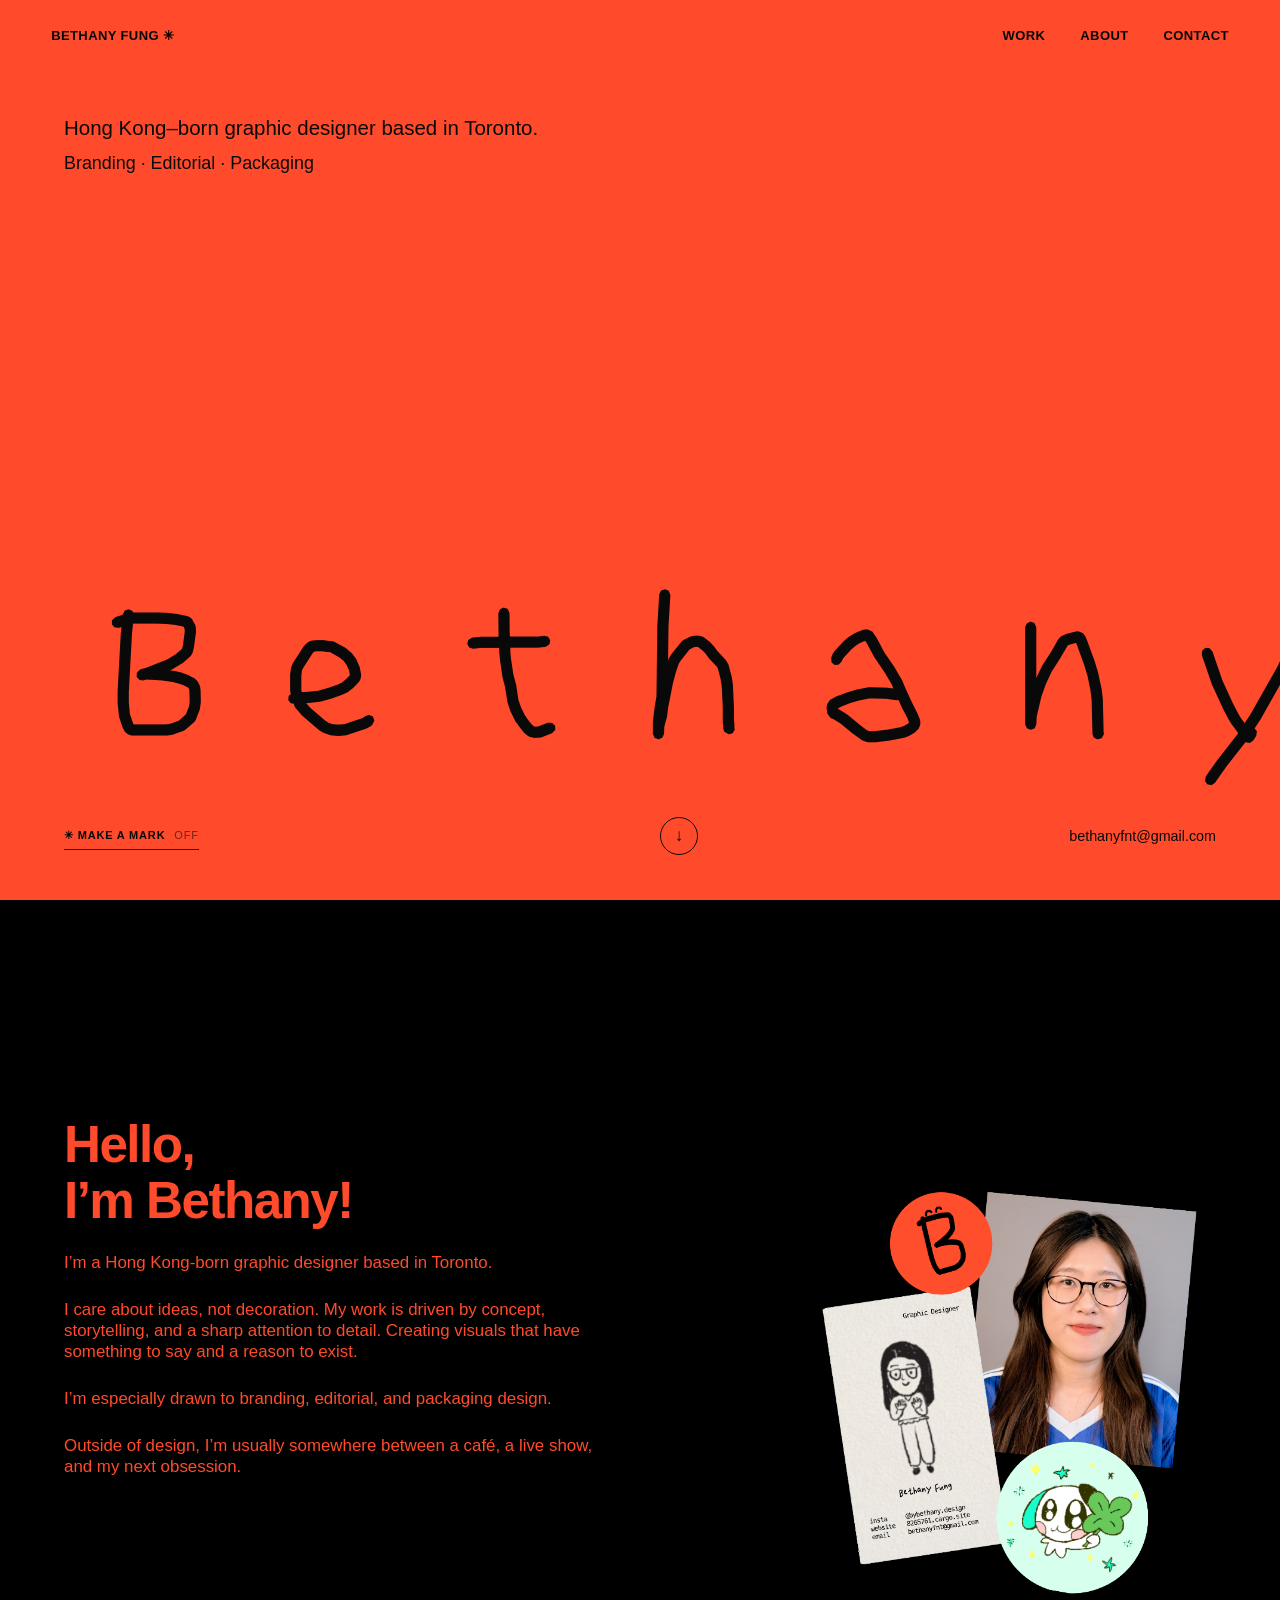
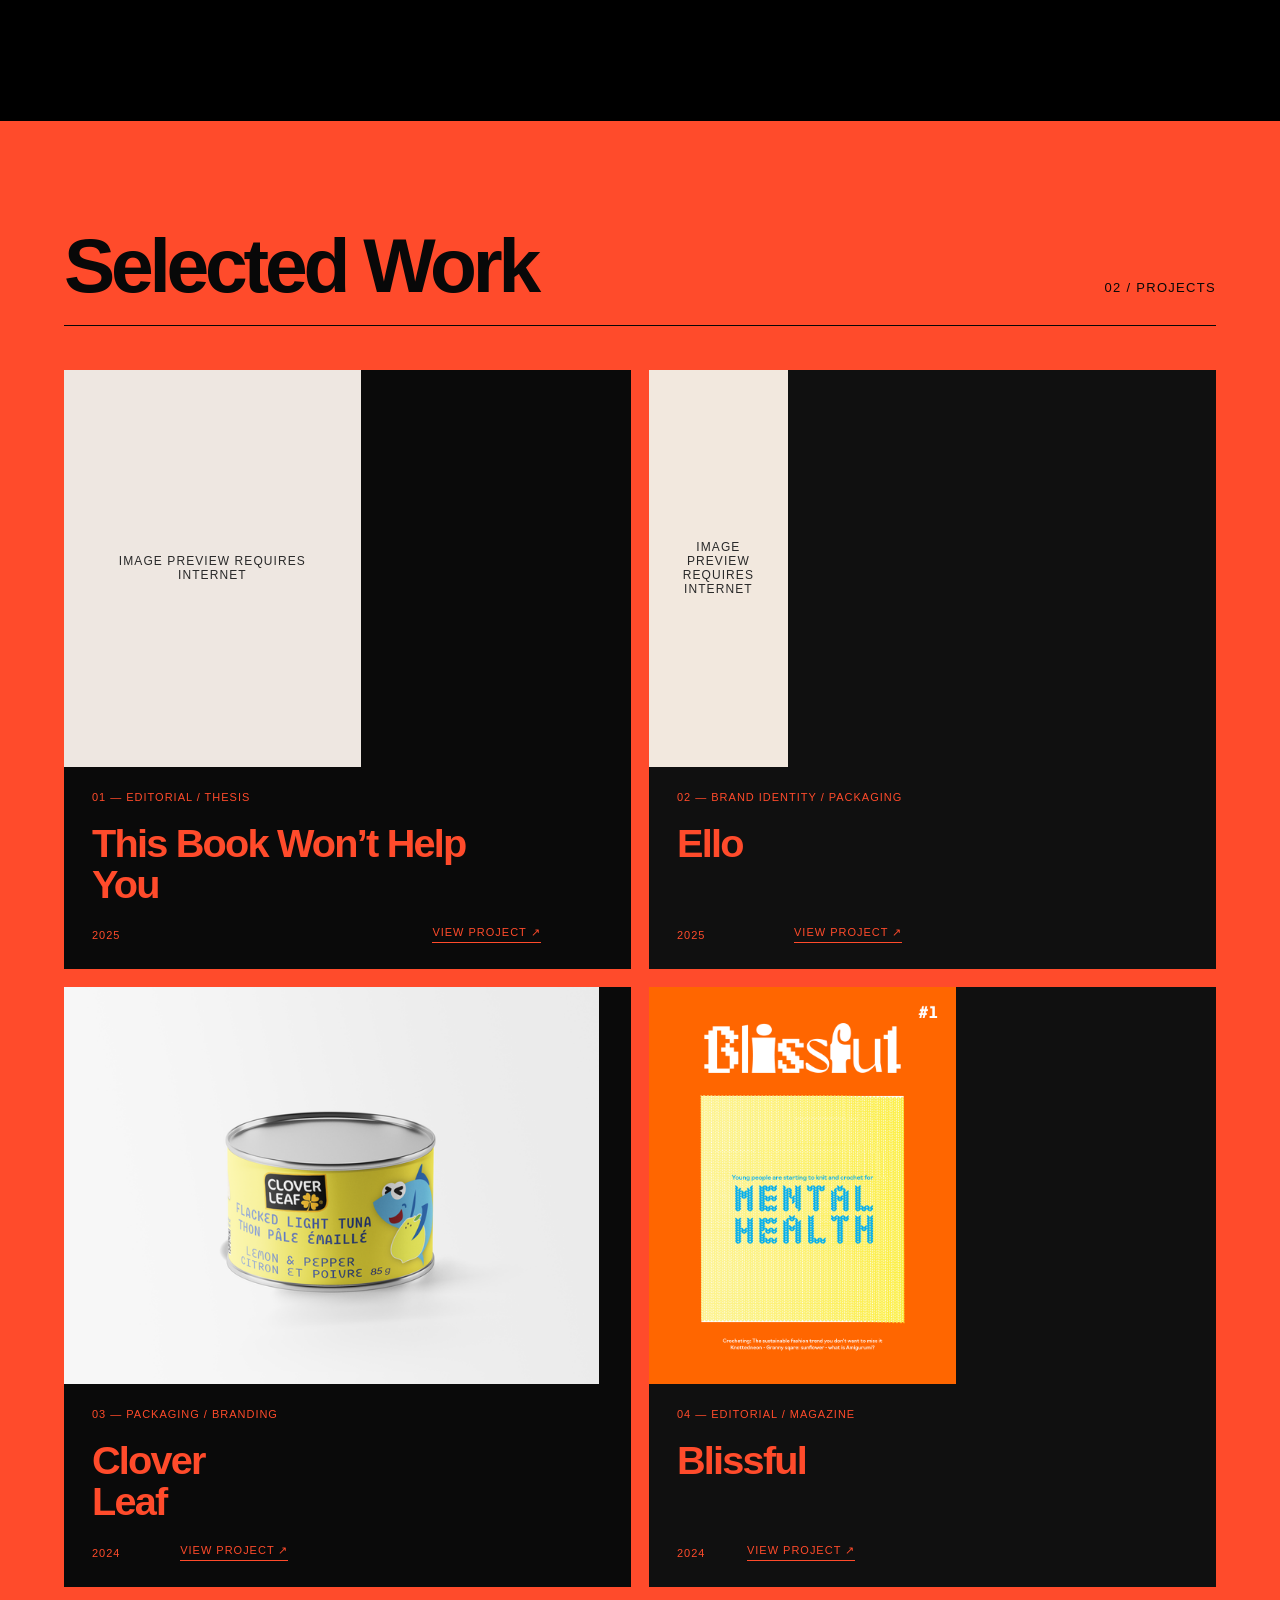
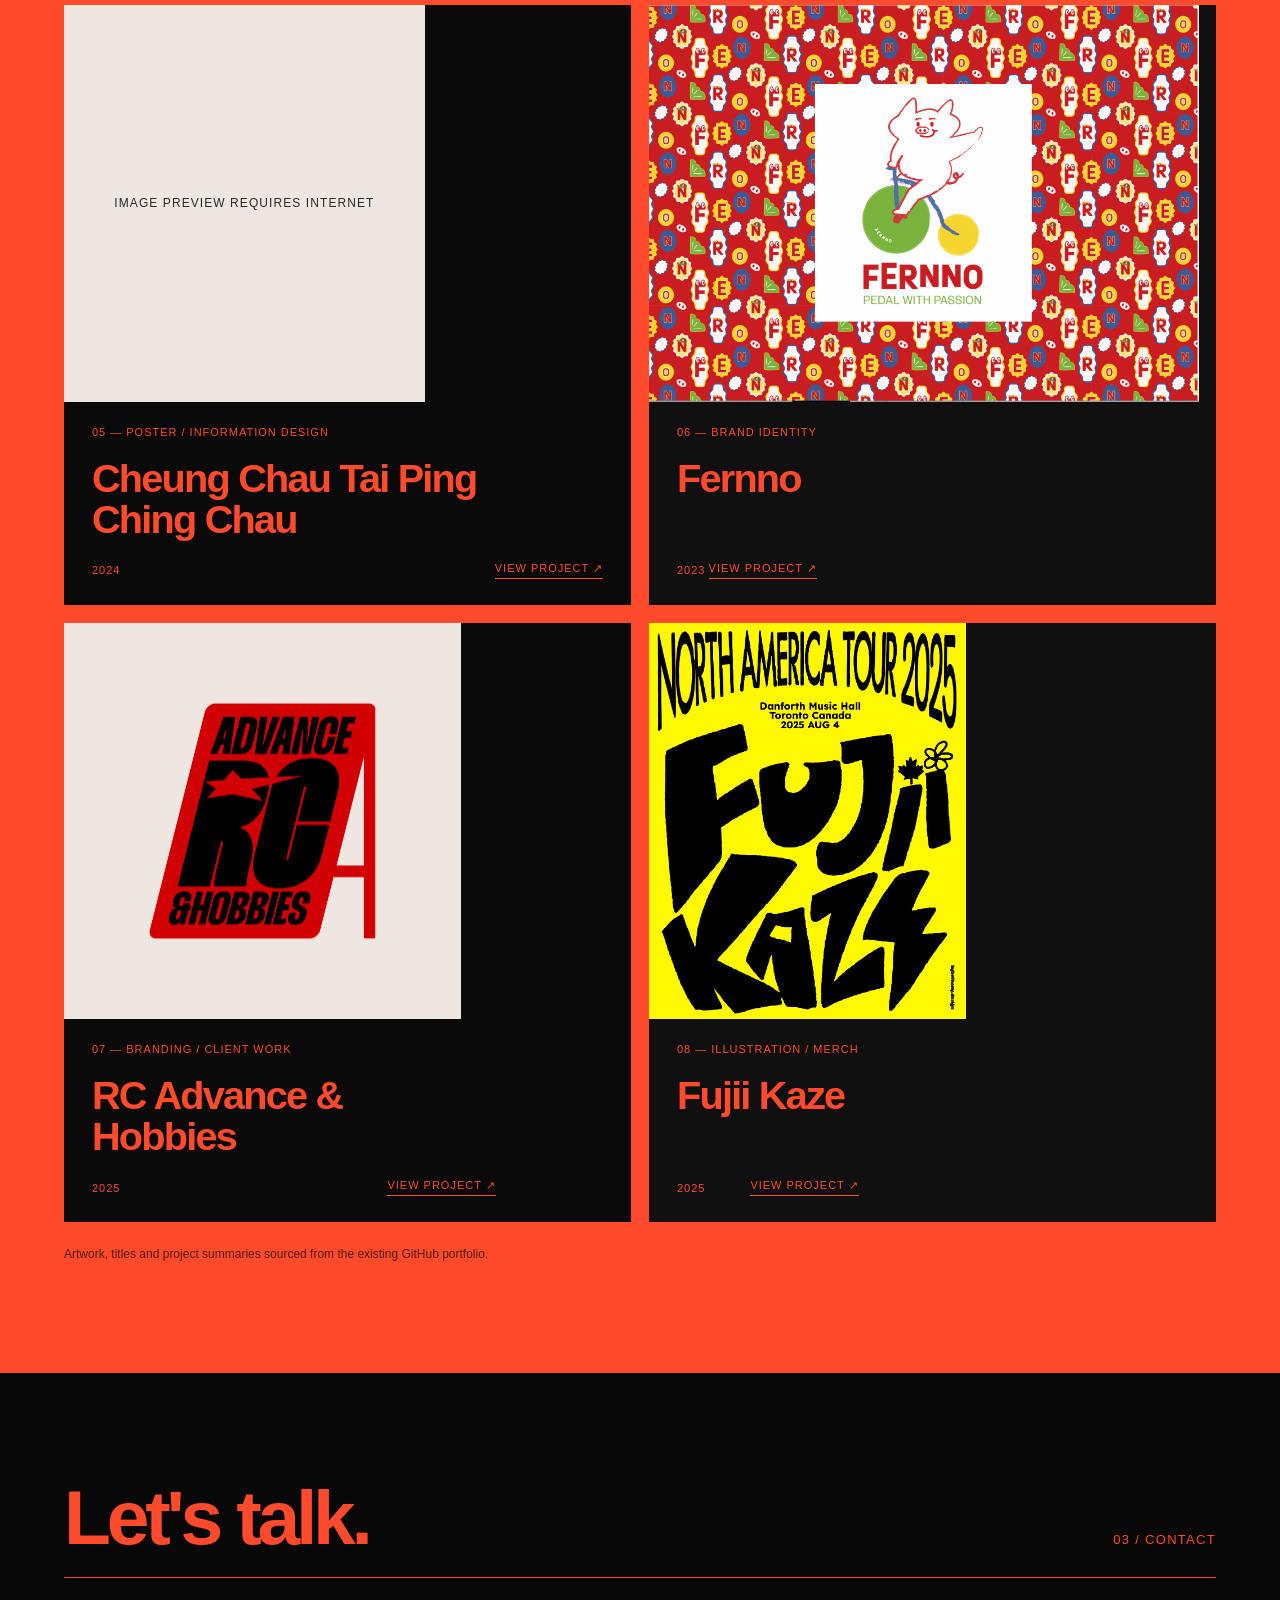
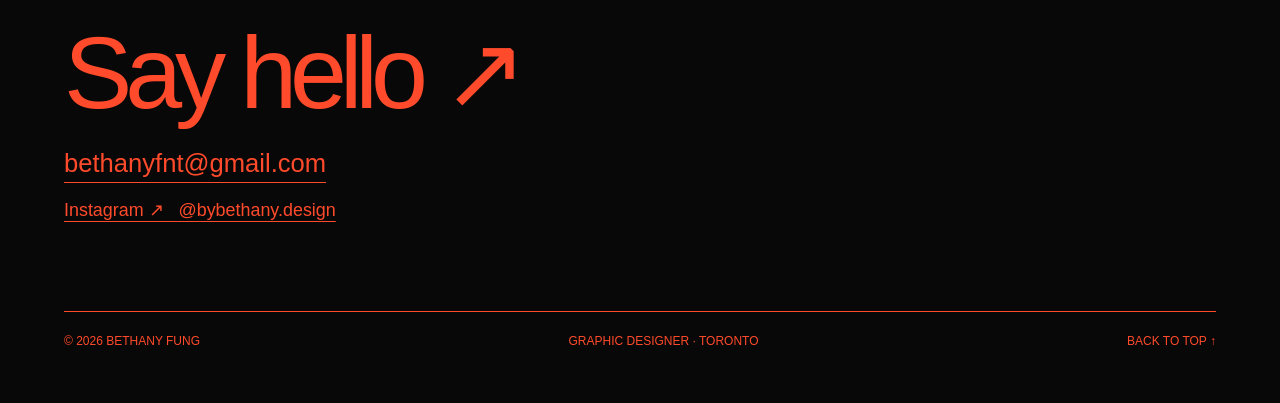
==== index.html @ fddc7df3 "Show all repository image assets in each portfolio project gallery" ====
<!doctype html><html lang="en"><head><meta charset="utf-8"><meta name="viewport" content="width=device-width,initial-scale=1"><title>Bethany Fung — Graphic Designer</title><style>
@font-face{font-family:zero1;src:url('[data-uri]') format('opentype');font-display:swap}*{box-sizing:border-box}html{scroll-behavior:smooth}body{margin:0;background:#080808;color:#ff4b2b;font-family:Arial,Helvetica,sans-serif}a{color:inherit;text-decoration:none}button{font:inherit}header{position:absolute;z-index:5;top:0;left:0;width:100%;padding:28px 4%;display:flex;justify-content:space-between;align-items:center;color:#070707;font-size:13px;font-weight:700;letter-spacing:.03em}.nav{display:flex;gap:35px}.nav a{transition:opacity .2s}.nav a:hover{opacity:.55}.hero{min-height:100svh;background:#ff4b2b;color:#090909;position:relative;display:flex;flex-direction:column;justify-content:space-between;padding:115px 5% 40px;overflow:hidden}.eyebrow{font-size:clamp(12px,1.1vw,17px);letter-spacing:.15em;text-transform:uppercase;font-weight:700}.hero h1{font-family:zero1,'Comic Sans MS',cursive;font-weight:400;font-size:clamp(100px,19vw,340px);line-height:.82;letter-spacing:0;margin:auto 0 0;white-space:nowrap}.hero-bottom{display:flex;justify-content:space-between;align-items:start;gap:24px;font-size:clamp(15px,1.45vw,21px);line-height:1.3;margin-top:16px}.hero-bottom p{max-width:490px;margin:0}.hero .hero-caption{font-size:clamp(16px,1.7vw,24px);margin:0 0 12px}.hero .hero-wordmark{width:100%;font-family:zero1,cursive;font-size:clamp(90px,20vw,360px);font-weight:400;line-height:.85;letter-spacing:0;margin:auto 0 0;white-space:nowrap}.hero .hero-spacer{flex:1;min-height:12vh}.arrow{border:1.5px solid #0b0b0b;border-radius:100px;width:46px;height:46px;display:grid;place-items:center;font-size:23px;transition:transform .25s,background .25s}.arrow:hover{transform:translateY(7px);background:#0b0b0b;color:#ff4b2b}.section{padding:100px 5%}.section-head{display:flex;align-items:baseline;justify-content:space-between;border-bottom:1px solid #ff4b2b;padding-bottom:15px;margin-bottom:44px}.section-head h2{font-size:clamp(35px,6vw,86px);margin:0;letter-spacing:-.055em}.section-head span{font-size:13px;letter-spacing:.1em}.work-section{background:#ff4b2b;color:#080808}.work-section .section-head{border-color:#080808}.work-section .work-card{background:#0b0b0b;color:#ff4b2b}.work-section .work-card:nth-child(2){background:#f5e8df;color:#0b0b0b}.work-section .work-card:hover{filter:brightness(1.12)}.work-grid{display:grid;grid-template-columns:1fr 1fr;gap:18px}.work-card{min-height:370px;display:flex;flex-direction:column;justify-content:space-between;padding:30px;background:#181818;position:relative;overflow:hidden;transition:background .25s}.work-card:hover{background:#252525}.work-card:nth-child(2){background:#ff4b2b;color:#080808}.work-card:nth-child(2):hover{background:#ff6549}.work-card .num{font-size:12px}.work-card h3{font-size:clamp(28px,4.3vw,65px);letter-spacing:-.06em;line-height:.98;margin:0 0 20px}.work-card .tag{font-size:12px;text-transform:uppercase;letter-spacing:.1em}.work-card .corner{position:absolute;right:25px;top:20px;font-size:30px;transition:transform .2s}.work-card:hover .corner{transform:translate(5px,-5px)}.about{background:#080808;color:#ff4b2b;display:block}.about-composition{display:block;width:100%;height:auto;max-width:1649px;margin:auto}.about-note{font-size:12px;opacity:.7;margin:18px 0 0}.about h2{font-size:clamp(45px,6vw,90px);letter-spacing:-.055em;line-height:1;margin:0 0 30px}.about p{font-size:clamp(17px,1.5vw,22px);line-height:1.42;max-width:650px}.about .manifesto{font-weight:700;font-size:clamp(24px,2.4vw,37px);line-height:1.16}.about-art{aspect-ratio:1/1;background:#080808;position:relative;display:grid;place-items:center;overflow:hidden}.about-art .circle{width:62%;aspect-ratio:1;border-radius:50%;background:#ff4b2b;display:grid;place-items:center;transform:rotate(-12deg);transition:transform .35s}.about-art:hover .circle{transform:rotate(0deg) scale(1.07)}.about-art .letter{font-family:zero1,'Comic Sans MS',cursive;color:#080808;font-size:clamp(110px,19vw,300px);line-height:1}.about-art .caption{position:absolute;color:#ff4b2b;left:20px;bottom:20px;font-size:11px;letter-spacing:.12em;text-transform:uppercase}.contact{padding-bottom:55px}.contact .big-link{display:block;font-size:clamp(37px,8vw,125px);letter-spacing:-.07em;line-height:1;overflow-wrap:anywhere;transition:transform .2s}.contact .big-link:hover{transform:translateX(10px)}footer{display:flex;justify-content:space-between;border-top:1px solid #ff4b2b;padding-top:22px;margin-top:90px;font-size:12px}::selection{background:#080808;color:#ff4b2b}@media(max-width:800px){header{padding:22px 5%}.nav{gap:14px}.hero .hero-wordmark{font-size:clamp(65px,19vw,150px)}.hero{padding-bottom:32px}.hero-bottom{flex-wrap:wrap}.work-grid,.about{grid-template-columns:1fr}.section{padding:70px 5%}.work-card{min-height:300px}.about-art{max-width:520px}.about-art .letter{font-size:240px}footer{gap:15px;flex-wrap:wrap}}
.about-layout{display:grid;grid-template-columns:1fr 1.05fr;gap:2.5%;align-items:center;min-height:680px;max-width:1500px;margin:auto}.about-copy{position:relative;z-index:1}.about-copy h2{font-size:clamp(34px,4vw,70px);line-height:1.08;letter-spacing:-.03em;margin:0 0 25px;font-weight:700}.about-copy p{font-size:clamp(15px,1.4vw,21px);line-height:1.22;max-width:700px;margin:0 0 26px}.about-collage{position:relative;overflow:hidden;aspect-ratio: .95 / 1;background:#080808}.about-collage img{position:absolute;height:100%;width:200%;max-width:none;top:0;left:-100%;object-fit:fill;transition:transform .5s ease}.about-collage:hover img{transform:translateY(-7px)}@media(max-width:800px){.about-layout{grid-template-columns:1fr;gap:0;min-height:0}.about-copy p{line-height:1.35}.about-collage{aspect-ratio:1/1}.about-collage img{height:100%;width:200%;left:-100%}}@media(prefers-reduced-motion:reduce){.about-collage img{transition:none}}

/* V4: Editorial hero: metadata together above the large hand-drawn logo */
.hero-intro{margin-top:0;display:flex;flex-direction:column;gap:9px;align-items:flex-start;max-width:100%}
.hero .hero-caption{margin:0;font-size:clamp(15px,1.6vw,24px);line-height:1.3;letter-spacing:0}
.hero .hero-disciplines{font-size:clamp(14px,1.4vw,21px);line-height:1.4;letter-spacing:0}
.hero .hero-wordmark{margin-top:0;margin-bottom:0}
.hero .hero-bottom{justify-content:flex-end;margin-top:10px}
.hero .arrow{width:38px;height:38px;font-size:18px;flex:0 0 auto}
.about-collage{aspect-ratio:1/1;overflow:visible;display:flex;align-items:center;justify-content:center;background:transparent}
.about-collage img{position:static;display:block;max-width:100%;width:100%;height:auto;object-fit:contain}
.about-collage:hover img{transform:translateY(-5px)}
@media(max-width:800px){.hero{padding-top:105px}.hero-intro{gap:7px}.hero .hero-spacer{min-height:17vh}.about-collage{margin-top:20px}.about-collage img{width:100%}}
@media(prefers-reduced-motion:reduce){.about-collage:hover img{transform:none}}

/* V5 — complete brand-led landing page, fitted type, correct collage and opt-in play. */
.hero .hero-wordmark{font-size:clamp(72px,16.5vw,285px);line-height:1.03;position:relative;z-index:2;pointer-events:none;overflow:visible}
.hero .hero-intro{position:relative;z-index:3}
.hero .hero-bottom{justify-content:space-between;align-items:center;gap:12px;position:relative;z-index:10;margin-top:22px;min-height:48px}
.hero .hero-bottom .arrow{width:38px;height:38px;font-size:17px;flex:0 0 auto}
.hero-play{display:flex;align-items:center;gap:12px;min-width:225px}
.stamp-toggle,.stamp-clear{color:inherit;background:transparent;border:0;border-bottom:1px solid currentColor;cursor:pointer;padding:6px 0;text-align:left;font-weight:700;letter-spacing:.075em;font-size:11px}
.stamp-toggle span{opacity:.58;font-weight:500;margin-left:5px}
.stamp-toggle[aria-pressed=true]{background:#080808;color:#ff4b2b;padding:9px 12px;border-bottom:0;border-radius:2px}
.stamp-clear{font-size:10px}
.hero-email{font-size:clamp(12px,1.12vw,18px);font-weight:500;transition:opacity .2s;text-decoration:underline;text-decoration-color:transparent;text-underline-offset:4px}
.hero-email:hover,.hero-email:focus-visible{text-decoration-color:currentColor}
.stamp-layer{position:absolute;inset:0;z-index:4;pointer-events:none;overflow:hidden}
.hero.is-stamping{cursor:crosshair}
.hero.is-stamping .stamp-layer{pointer-events:auto;cursor:crosshair}
.stamp-instance{position:absolute;width:clamp(62px,9vw,120px);height:auto;touch-action:none;user-select:none;cursor:grab;filter:hue-rotate(var(--hue,0deg)) drop-shadow(3px 6px 0px rgba(0,0,0,.12));transition:scale .12s;transform:translate(-50%,-50%) rotate(var(--angle,0deg));animation:stamp-drop .28s cubic-bezier(.17,.9,.2,1.3) both;pointer-events:auto}
.stamp-instance:active{cursor:grabbing;scale:1.06}
@keyframes stamp-drop{from{scale:1.4;opacity:0}to{scale:1;opacity:1}}
.stamp-hint{position:absolute;z-index:11;bottom:106px;left:5%;background:#080808;color:#ff4b2b;padding:10px 14px;max-width:360px;font-size:12px;line-height:1.4;box-shadow:4px 4px 0 rgba(0,0,0,.08)}
.contact-address{font-size:clamp(16px,2vw,26px);display:inline-block;margin-top:24px;border-bottom:1px solid currentColor;padding-bottom:4px}
.about{overflow:hidden}
.about-layout{grid-template-columns:minmax(0,1fr) minmax(0,1.12fr);gap:1.9%;max-width:1700px;min-height:0;align-items:center}
.about-copy{max-width:760px}
.about-copy p{font-size:clamp(15px,1.32vw,21px);line-height:1.24}
.about-collage{width:100%;height:auto;aspect-ratio:1000/1040;overflow:visible;background:transparent;display:block}
.about-collage img{display:block;position:static;max-width:none;width:100%;height:auto;object-fit:contain;transform:none;transition:transform .45s ease}
.about-collage:hover img{transform:translateY(-6px)}
@media(max-width:800px){
 .hero{padding-top:100px;min-height:100svh}
 .hero .hero-wordmark{font-size:17.1vw;letter-spacing:0}
 .hero .hero-bottom{display:grid;grid-template-columns:1fr auto;row-gap:14px}
 .hero-email{grid-column:1/2;grid-row:2/3;font-size:13px}
 .hero-play{grid-column:1/2;grid-row:1/2;min-width:0}
 .hero-bottom .arrow{grid-column:2/3;grid-row:1/3;justify-self:end}
 .about-layout{grid-template-columns:1fr;gap:18px}
 .about-copy{max-width:none}
 .about-copy p{font-size:clamp(16px,3.8vw,19px);line-height:1.35;margin-bottom:18px}
 .about-collage{aspect-ratio:1000/1040;width:100%;max-width:620px;margin:auto}
 .stamp-hint{bottom:120px;right:5%;left:5%}
}
@media(prefers-reduced-motion:reduce){.stamp-instance{animation:none}.about-collage img{transition:none}.about-collage:hover img{transform:none}}

/* V5 final QA adjustments: visually seamless original black collage; mobile wordmark fits viewport */
.about,.about-collage{background:#000}
@media(max-width:800px){.hero .hero-wordmark{font-size:14.6vw}}
 .contact-instagram{display:block;width:max-content;max-width:100%;margin-top:16px;color:inherit;font-size:clamp(14px,1.4vw,19px);text-decoration:underline;text-underline-offset:5px;transition:opacity .2s,transform .2s}.contact-instagram:hover{opacity:.67;transform:translateX(5px)} 
/* V7 — portfolio-real Selected Work */
.work-section .work-grid{display:grid;grid-template-columns:repeat(2,minmax(0,1fr));gap:18px}
.work-section .real-card{display:flex;flex-direction:column;padding:0;min-height:0;background:#0a0a0a;color:#ff4b2b;text-align:left;border:0;cursor:pointer;overflow:hidden;filter:none!important;appearance:none;font:inherit}
.work-section .real-card:nth-child(even){background:#101010;color:#ff4b2b}
.work-section .real-card:hover,.work-section .real-card:nth-child(even):hover{background:#080808;color:#ff4b2b}
.real-card .card-visual{height:clamp(245px,31vw,510px);background:#eee7e1;position:relative;display:flex;justify-content:center;align-items:center;overflow:hidden}
.real-card:nth-child(2n) .card-visual{background:#f2e8de}
.real-card:nth-child(3n) .card-visual{background:#e7e8e4}
.real-card .card-visual img{width:100%;height:100%;object-fit:contain;display:block;transition:transform .5s cubic-bezier(.2,.7,.2,1)}
.real-card:hover .card-visual img{transform:scale(1.045)}
.real-card .card-visual.no-image:after{content:'IMAGE PREVIEW REQUIRES INTERNET';color:#292929;position:absolute;inset:0;display:flex;justify-content:center;align-items:center;font-size:12px;letter-spacing:.09em;text-align:center;padding:22px}
.real-card .card-meta{padding:24px 28px 26px;display:flex;flex-direction:column;flex:1}
.real-card .card-meta .num{font-size:11px;letter-spacing:.09em;text-transform:uppercase}
.real-card .card-meta h3{font-size:clamp(26px,3.1vw,47px);line-height:1.03;letter-spacing:-.045em;margin:20px 0 22px;max-width:95%;font-weight:650}
.real-card .card-bottom{display:flex;justify-content:space-between;align-items:center;font-size:11px;letter-spacing:.09em;margin-top:auto}
.real-card .card-view{border-bottom:1px solid currentColor;padding-bottom:3px}
.work-footnote{font-size:12px;opacity:.7;margin-top:25px}
.project-dialog{position:fixed;inset:0;background:rgba(0,0,0,.86);z-index:300;display:none;overflow:auto;padding:4vh 4vw;overscroll-behavior:contain}
.project-dialog.open{display:block}
.project-dialog-inner{position:relative;background:#080808;color:#ff4b2b;max-width:1060px;margin:auto;padding:clamp(20px,4vw,55px)}
.project-dialog-close{position:sticky;top:0;z-index:4;margin-left:auto;display:block;border:1px solid #ff4b2b;background:#080808;color:#ff4b2b;padding:12px 17px;cursor:pointer;font-size:13px}
.project-dialog h2{font-size:clamp(36px,7vw,90px);line-height:1;margin:22px 0 15px;letter-spacing:-.05em}
.project-dialog .modal-role{font-size:12px;letter-spacing:.1em;text-transform:uppercase}
.project-dialog .modal-description{font-size:clamp(17px,2vw,24px);line-height:1.4;max-width:770px;margin:34px 0}
.project-gallery{display:grid;grid-template-columns:repeat(2,minmax(0,1fr));gap:13px}
.project-gallery a{display:flex;align-items:center;justify-content:center;min-height:220px;background:#e7e4dd;overflow:hidden}
.project-gallery a:first-child{grid-column:1/-1}
.project-gallery img{width:100%;height:auto;max-height:680px;object-fit:contain;display:block}
.project-gallery .image-fallback{padding:24px;color:#111}
.project-modal-note{font-size:12px;opacity:.8;margin:28px 0 0}
@media(max-width:700px){.work-section .work-grid{grid-template-columns:1fr}.real-card .card-visual{height:320px}.project-dialog{padding:0}.project-dialog-inner{min-height:100dvh}.project-gallery{grid-template-columns:1fr}.project-gallery a:first-child{grid-column:auto}}
@media(prefers-reduced-motion:reduce){.real-card .card-visual img{transition:none}}
</style></head><body><header><a href="#top">BETHANY FUNG <span aria-hidden="true">✳</span></a><nav class="nav"><a href="#work">WORK</a><a href="#about">ABOUT</a><a href="#contact">CONTACT</a></nav></header><main><section class="hero" id="top"><div class="hero-intro"><div class="hero-caption">Hong Kong–born graphic designer based in Toronto.</div><div class="hero-disciplines">Branding · Editorial · Packaging</div></div><div class="hero-spacer" aria-hidden="true"></div><h1 class="hero-wordmark">Bethany</h1><div class="hero-bottom">
<div class="hero-play"><button type="button" id="stamp-toggle" class="stamp-toggle" aria-pressed="false">✳ MAKE A MARK <span id="stamp-status">OFF</span></button><button type="button" class="stamp-clear" id="stamp-clear" hidden>CLEAR</button></div>
<a class="arrow" href="#about" aria-label="Scroll to about">↓</a>
<a class="hero-email" href="mailto:bethanyfnt@gmail.com">bethanyfnt@gmail.com</a>
</div>
<div id="stamp-layer" class="stamp-layer" aria-hidden="true"></div>
<div class="stamp-hint" id="stamp-hint" role="status" aria-live="polite" hidden>Click anywhere on the orange to place your B. Drag to move · Double-click to remove.</div></section><section class="section about" id="about"><div class="about-layout"><div class="about-copy"><h2>Hello,<br>I’m Bethany!</h2><p>I’m a Hong Kong-born graphic designer based in Toronto.</p><p>I care about ideas, not decoration. My work is driven by concept, storytelling, and a sharp attention to detail. Creating visuals that have something to say and a reason to exist.</p><p>I’m especially drawn to branding, editorial, and packaging design.</p><p>Outside of design, I’m usually somewhere between a café, a live show, and my next obsession.</p></div><div class="about-collage" role="img" aria-label="Bethany's original collage featuring her portrait, business card, sticker, and one orange B logo"><img src="[data-uri]" alt="" /></div></div></section><section class="section work-section" id="work"><div class="section-head"><h2>Selected Work</h2><span>02 / PROJECTS</span></div><div class="work-grid"><button type="button" class="work-card real-card" data-project="wuwei" aria-label="View This Book Won’t Help You project"><div class="card-visual"><img loading="lazy" src="/assets/projects/wuwei/main.png" alt="This Book Won’t Help You project cover" onerror="this.style.visibility='hidden';this.closest('.card-visual').classList.add('no-image')"></div><div class="card-meta"><span class="num">01 — Editorial / Thesis</span><h3>This Book Won’t Help You</h3><div class="card-bottom"><span>2025</span><span class="card-view">VIEW PROJECT ↗</span></div></div></button><button type="button" class="work-card real-card" data-project="ello" aria-label="View Ello project"><div class="card-visual"><img loading="lazy" src="/assets/projects/ello/strategy.png" alt="Ello project cover" onerror="this.style.visibility='hidden';this.closest('.card-visual').classList.add('no-image')"></div><div class="card-meta"><span class="num">02 — Brand Identity / Packaging</span><h3>Ello</h3><div class="card-bottom"><span>2025</span><span class="card-view">VIEW PROJECT ↗</span></div></div></button><button type="button" class="work-card real-card" data-project="cloverleaf" aria-label="View Clover Leaf project"><div class="card-visual"><img loading="lazy" src="/assets/projects/cloverleaf/Small-Food-Can-1.png" alt="Clover Leaf project cover" onerror="this.style.visibility='hidden';this.closest('.card-visual').classList.add('no-image')"></div><div class="card-meta"><span class="num">03 — Packaging / Branding</span><h3>Clover Leaf</h3><div class="card-bottom"><span>2024</span><span class="card-view">VIEW PROJECT ↗</span></div></div></button><button type="button" class="work-card real-card" data-project="blissful" aria-label="View Blissful project"><div class="card-visual"><img loading="lazy" src="/assets/projects/blissful/P05.png" alt="Blissful project cover" onerror="this.style.visibility='hidden';this.closest('.card-visual').classList.add('no-image')"></div><div class="card-meta"><span class="num">04 — Editorial / Magazine</span><h3>Blissful</h3><div class="card-bottom"><span>2024</span><span class="card-view">VIEW PROJECT ↗</span></div></div></button><button type="button" class="work-card real-card" data-project="tai-ping" aria-label="View Cheung Chau Tai Ping Ching Chau project"><div class="card-visual"><img loading="lazy" src="/assets/projects/TaiPing/Bethany_Fung_3posters-06.png" alt="Cheung Chau Tai Ping Ching Chau project cover" onerror="this.style.visibility='hidden';this.closest('.card-visual').classList.add('no-image')"></div><div class="card-meta"><span class="num">05 — Poster / Information Design</span><h3>Cheung Chau Tai Ping Ching Chau</h3><div class="card-bottom"><span>2024</span><span class="card-view">VIEW PROJECT ↗</span></div></div></button><button type="button" class="work-card real-card" data-project="fernno" aria-label="View Fernno project"><div class="card-visual"><img loading="lazy" src="/assets/projects/fernno/logo1.png" alt="Fernno project cover" onerror="this.style.visibility='hidden';this.closest('.card-visual').classList.add('no-image')"></div><div class="card-meta"><span class="num">06 — Brand Identity</span><h3>Fernno</h3><div class="card-bottom"><span>2023</span><span class="card-view">VIEW PROJECT ↗</span></div></div></button><button type="button" class="work-card real-card" data-project="dribbble" aria-label="View RC Advance &amp; Hobbies project"><div class="card-visual"><img loading="lazy" src="/assets/projects/dribbble/Artboard2.png" alt="RC Advance &amp; Hobbies project cover" onerror="this.style.visibility='hidden';this.closest('.card-visual').classList.add('no-image')"></div><div class="card-meta"><span class="num">07 — Branding / Client Work</span><h3>RC Advance &amp; Hobbies</h3><div class="card-bottom"><span>2025</span><span class="card-view">VIEW PROJECT ↗</span></div></div></button><button type="button" class="work-card real-card" data-project="fujii" aria-label="View Fujii Kaze project"><div class="card-visual"><img loading="lazy" src="/assets/projects/fujii/poster-01.png" alt="Fujii Kaze project cover" onerror="this.style.visibility='hidden';this.closest('.card-visual').classList.add('no-image')"></div><div class="card-meta"><span class="num">08 — Illustration / Merch</span><h3>Fujii Kaze</h3><div class="card-bottom"><span>2025</span><span class="card-view">VIEW PROJECT ↗</span></div></div></button></div><p class="work-footnote">Artwork, titles and project summaries sourced from the existing GitHub portfolio.</p></section><section class="section contact" id="contact"><div class="section-head"><h2>Let's talk.</h2><span>03 / CONTACT</span></div><a class="big-link" href="mailto:bethanyfnt@gmail.com">Say hello ↗</a><a class="contact-address" href="mailto:bethanyfnt@gmail.com">bethanyfnt@gmail.com</a><a class="contact-instagram" href="https://www.instagram.com/bybethany.design/" target="_blank" rel="noopener noreferrer" aria-label="Instagram: bybethany.design">Instagram ↗ &nbsp; @bybethany.design</a><footer><span>© 2026 BETHANY FUNG</span><span>GRAPHIC DESIGNER · TORONTO</span><a href="#top">BACK TO TOP ↑</a></footer></section></main><div class="project-dialog" id="project-dialog" role="dialog" aria-modal="true" aria-labelledby="modal-title" aria-hidden="true"><div class="project-dialog-inner"><button class="project-dialog-close" type="button">CLOSE ✕</button><span class="modal-role" id="modal-role"></span><h2 id="modal-title"></h2><p class="modal-description" id="modal-description"></p><div class="project-gallery" id="project-gallery"></div><p class="project-modal-note">Select any image to open its original version.</p></div></div><script>
(()=>{
const hero=document.querySelector('.hero');
const layer=document.getElementById('stamp-layer');
const toggle=document.getElementById('stamp-toggle');
const status=document.getElementById('stamp-status');
const clear=document.getElementById('stamp-clear');
const hint=document.getElementById('stamp-hint');
const source='[data-uri]';
let active=false;
let stampCount=0;
const reset=()=>{layer.replaceChildren();stampCount=0;clear.hidden=true;};
const setActive=(on)=>{
 active=on;hero.classList.toggle('is-stamping',on);toggle.setAttribute('aria-pressed',String(on));status.textContent=on?'ON':'OFF';hint.hidden=!on;
};
toggle.addEventListener('click',()=>setActive(!active));
clear.addEventListener('click',reset);
document.addEventListener('keydown',e=>{if(e.key==='Escape'&&active)setActive(false);});
layer.addEventListener('pointerdown',e=>{
 if(!active||e.target!==layer)return;
 const rect=hero.getBoundingClientRect();
 const posX=(e.clientX-rect.left)/rect.width*100;
 const posY=(e.clientY-rect.top)/rect.height*100;
 const elem=document.createElement('img');elem.src=source;elem.alt='';elem.draggable=false;elem.className='stamp-instance';
 elem.style.left=posX+'%';elem.style.top=posY+'%';
 elem.style.setProperty('--angle',((stampCount*43)%43-21+(stampCount*17)%37)+'deg');
 const palette=[0,35,70,115,160,205,250,295,330];
 elem.style.setProperty('--hue',palette[Math.floor(Math.random()*palette.length)]+'deg');
 elem.title='Drag me. Double-click to remove.';
 elem.addEventListener('dblclick',()=>{elem.remove();stampCount--;clear.hidden=stampCount===0;});
 let dragging=false,offsetX=0,offsetY=0;
 elem.addEventListener('pointerdown',event=>{
   if(!active)return;event.preventDefault();event.stopPropagation();dragging=true;
   const bounds=elem.getBoundingClientRect();offsetX=event.clientX-(bounds.left+bounds.width/2);offsetY=event.clientY-(bounds.top+bounds.height/2);
   elem.setPointerCapture(event.pointerId);
 });
 elem.addEventListener('pointermove',event=>{
   if(!dragging)return;
   const b=hero.getBoundingClientRect();
   const x=Math.max(4,Math.min(96,(event.clientX-offsetX-b.left)/b.width*100));
   const y=Math.max(7,Math.min(93,(event.clientY-offsetY-b.top)/b.height*100));
   elem.style.left=x+'%';elem.style.top=y+'%';
 });
 const stop=()=>{dragging=false};elem.addEventListener('pointerup',stop);elem.addEventListener('pointercancel',stop);
 layer.appendChild(elem);stampCount++;clear.hidden=false;
});
})();
</script><script>
/* V7 real projects — data derived from the existing portfolio repository */
(()=>{
const projects={"wuwei":{"title":"This Book Won’t Help You","role":"Editorial / Thesis","year":"2025","desc":"An experimental bilingual book exploring wellbeing beyond self-help. 2025 RGD Student Awards honourable mentions for Editorial Design and Storytelling.","images":["/assets/projects/wuwei/main.png","/assets/projects/wuwei/thesis_book.png","/assets/projects/wuwei/bookmark%20set.png","/assets/projects/wuwei/process%20book.png","/assets/projects/wuwei/2025StudentAwards_stickers_HM-white.png","/assets/projects/wuwei/Comp%201.gif","/assets/projects/wuwei/Portfolio217.png","/assets/projects/wuwei/book%20the%20book2-08.png","/assets/projects/wuwei/book%20the%20book2-23.png","/assets/projects/wuwei/book%20the%20book2-24.png","/assets/projects/wuwei/book%20the%20book2-27.png","/assets/projects/wuwei/bookmark.gif","/assets/projects/wuwei/mockup-11.png","/assets/projects/wuwei/thesis_bookmarks.png"]},"ello":{"title":"Ello","role":"Brand Identity / Packaging","year":"2025","desc":"A playful home-café identity made for people and their pets.","images":["/assets/projects/ello/strategy.png","/assets/projects/ello/summer.png","/assets/projects/ello/roast.png","/assets/projects/ello/matcha.png","/assets/projects/ello/box.png","/assets/projects/ello/brand-system.png","/assets/projects/ello/icecream.png","/assets/projects/ello/lineup.png"]},"cloverleaf":{"title":"Clover Leaf","role":"Packaging / Branding","year":"2024","desc":"A contemporary redesign of a familiar Canadian canned tuna brand.","images":["/assets/projects/cloverleaf/Small-Food-Can-1.png","/assets/projects/cloverleaf/Small-Food-Can-11.png","/assets/projects/cloverleaf/Small-Food-Can-5.png","/assets/projects/cloverleaf/Small-Food-Can-3.png","/assets/projects/cloverleaf/Small-Food-Can-10.png","/assets/projects/cloverleaf/Small-Food-Can-6.png","/assets/projects/cloverleaf/Small-Food-Can-8.png"]},"blissful":{"title":"Blissful","role":"Editorial / Magazine","year":"2024","desc":"A vibrant crochet magazine for a new generation of makers.","images":["/assets/projects/blissful/P05.png","/assets/projects/blissful/Page%2010.png","/assets/projects/blissful/Page%206.png","/assets/projects/blissful/Page%201.png","/assets/projects/blissful/Page%202.png","/assets/projects/blissful/Page%203.png","/assets/projects/blissful/Page%204.png","/assets/projects/blissful/Page%205.png","/assets/projects/blissful/Page%207.png","/assets/projects/blissful/Page%208.png","/assets/projects/blissful/Page%209.png"]},"tai-ping":{"title":"Cheung Chau Tai Ping Ching Chau","role":"Poster / Information Design","year":"2024","desc":"A festival poster series inspired by Hong Kong’s Bun Festival.","images":["/assets/projects/TaiPing/Bethany_Fung_3posters-06.png","/assets/projects/TaiPing/Bethany_Fung_3posters-07.png","/assets/projects/TaiPing/GBCTYPE3-TypeAsInfo-Process.png","/assets/projects/TaiPing/Bethany_Fung_3posters-04.png","/assets/projects/TaiPing/Image%202023-10-10%20at%2012.50%20AM.jpg","/assets/projects/TaiPing/Sprint%202.png","/assets/projects/TaiPing/buns%20tower.png","/assets/projects/TaiPing/gold.png","/assets/projects/TaiPing/poster%20mockup.png","/assets/projects/TaiPing/timebunfes.png.webp"]},"fernno":{"title":"Fernno","role":"Brand Identity","year":"2023","desc":"An identity system for an indoor-plant studio.","images":["/assets/projects/fernno/logo1.png","/assets/projects/fernno/brandmark-08.png","/assets/projects/fernno/Mailer_Box_Mockup_3.png","/assets/projects/fernno/CAP.png","/assets/projects/fernno/Elevator%20Door.png","/assets/projects/fernno/Free-Employee-ID-Card-Holder-Mockup.png","/assets/projects/fernno/Mailer_Box_white.png","/assets/projects/fernno/Shop%20Window%20Mockup.png","/assets/projects/fernno/Shopping%20Tote%20Bag.png","/assets/projects/fernno/WaterBottleMockup.png","/assets/projects/fernno/blue.png","/assets/projects/fernno/brandmark-09.png","/assets/projects/fernno/brandmark-10.png","/assets/projects/fernno/brandmark-11.png","/assets/projects/fernno/green.png","/assets/projects/fernno/helmet.png","/assets/projects/fernno/helmet2.png","/assets/projects/fernno/insta1.png","/assets/projects/fernno/insta2.png","/assets/projects/fernno/red.png","/assets/projects/fernno/tee1.png","/assets/projects/fernno/web-mockup1.png","/assets/projects/fernno/web-mockup2.png","/assets/projects/fernno/yellow.png"]},"dribbble":{"title":"RC Advance & Hobbies","role":"Branding / Client Work","year":"2025","desc":"Logo development for a family-run radio-controlled hobby shop.","images":["/assets/projects/dribbble/Artboard2.png","/assets/projects/dribbble/Artboard1.png","/assets/projects/dribbble/Red%20stickers%20mockup.png","/assets/projects/dribbble/og.png","/assets/projects/dribbble/reference%20image%201.png"]},"fujii":{"title":"Fujii Kaze","role":"Illustration / Merch","year":"2025","desc":"Fan-made Toronto concert stickers with hand-drawn bilingual lettering.","images":["/assets/projects/fujii/poster-01.png","/assets/projects/fujii/poster-03.png","/assets/projects/fujii/holographic-pile.jpg","/assets/projects/fujii/poster-06.png","/assets/projects/fujii/riso-neon.jpg","/assets/projects/fujii/sticker-sheet.jpg"]}};
const dialog=document.getElementById('project-dialog');
const close=dialog.querySelector('.project-dialog-close');
let previousFocus=null;
function shut(){dialog.classList.remove('open');dialog.setAttribute('aria-hidden','true');document.body.style.overflow='';if(previousFocus)previousFocus.focus()}
function open(id){const p=projects[id];if(!p)return;previousFocus=document.activeElement;document.getElementById('modal-title').textContent=p.title;document.getElementById('modal-role').textContent=p.role+' · '+p.year;document.getElementById('modal-description').textContent=p.desc;const gallery=document.getElementById('project-gallery');gallery.replaceChildren();p.images.forEach((url,i)=>{const link=document.createElement('a');link.href=url;link.target='_blank';link.rel='noopener noreferrer';link.setAttribute('aria-label','Open '+p.title+' image '+(i+1));const img=document.createElement('img');img.loading=i<2?'eager':'lazy';img.src=url;img.alt=p.title+' — image '+(i+1);img.onerror=()=>{img.remove();link.textContent='IMAGE UNAVAILABLE — OPEN ORIGINAL ↗';link.classList.add('image-fallback')};link.appendChild(img);gallery.appendChild(link)});dialog.classList.add('open');dialog.setAttribute('aria-hidden','false');document.body.style.overflow='hidden';close.focus()}
document.querySelectorAll('.real-card').forEach(card=>card.addEventListener('click',()=>open(card.dataset.project)));
close.addEventListener('click',shut);dialog.addEventListener('click',e=>{if(e.target===dialog)shut()});document.addEventListener('keydown',e=>{if(e.key==='Escape'&&dialog.classList.contains('open'))shut()});
})();
</script></body></html>
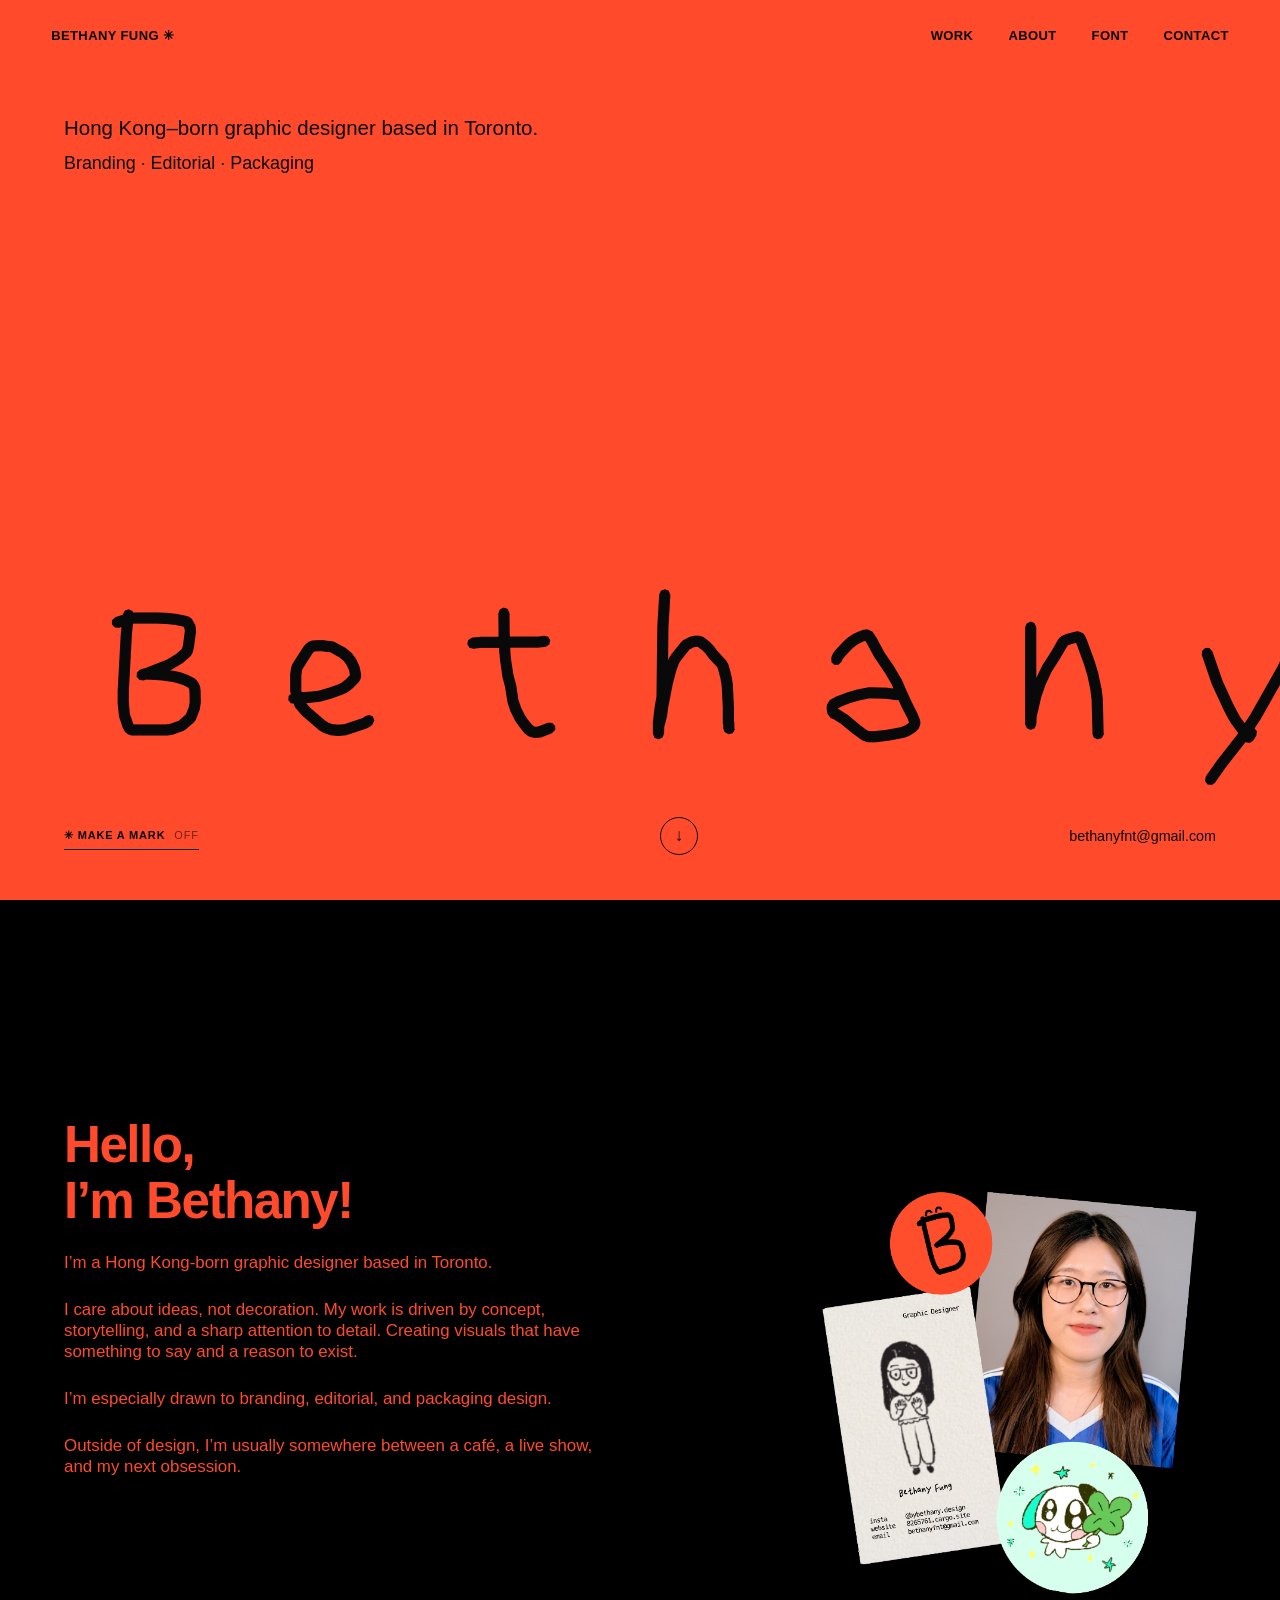
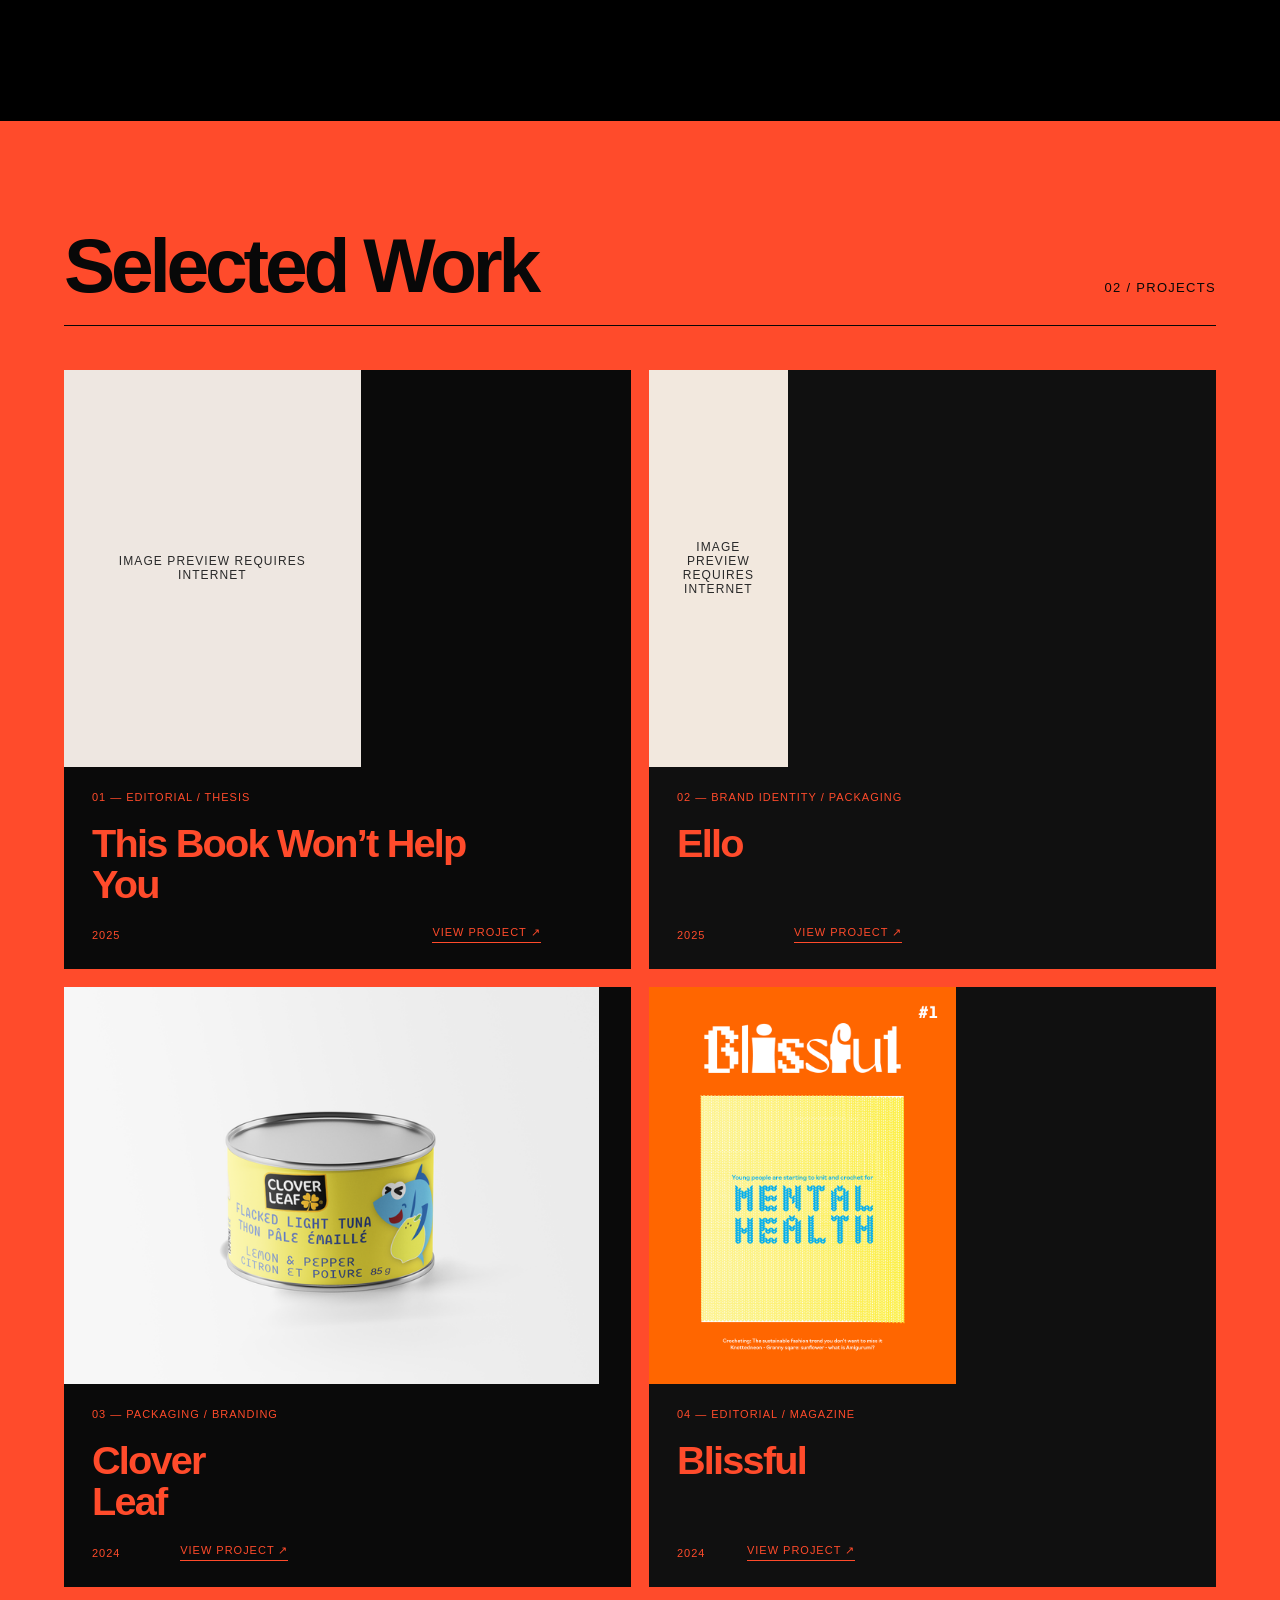
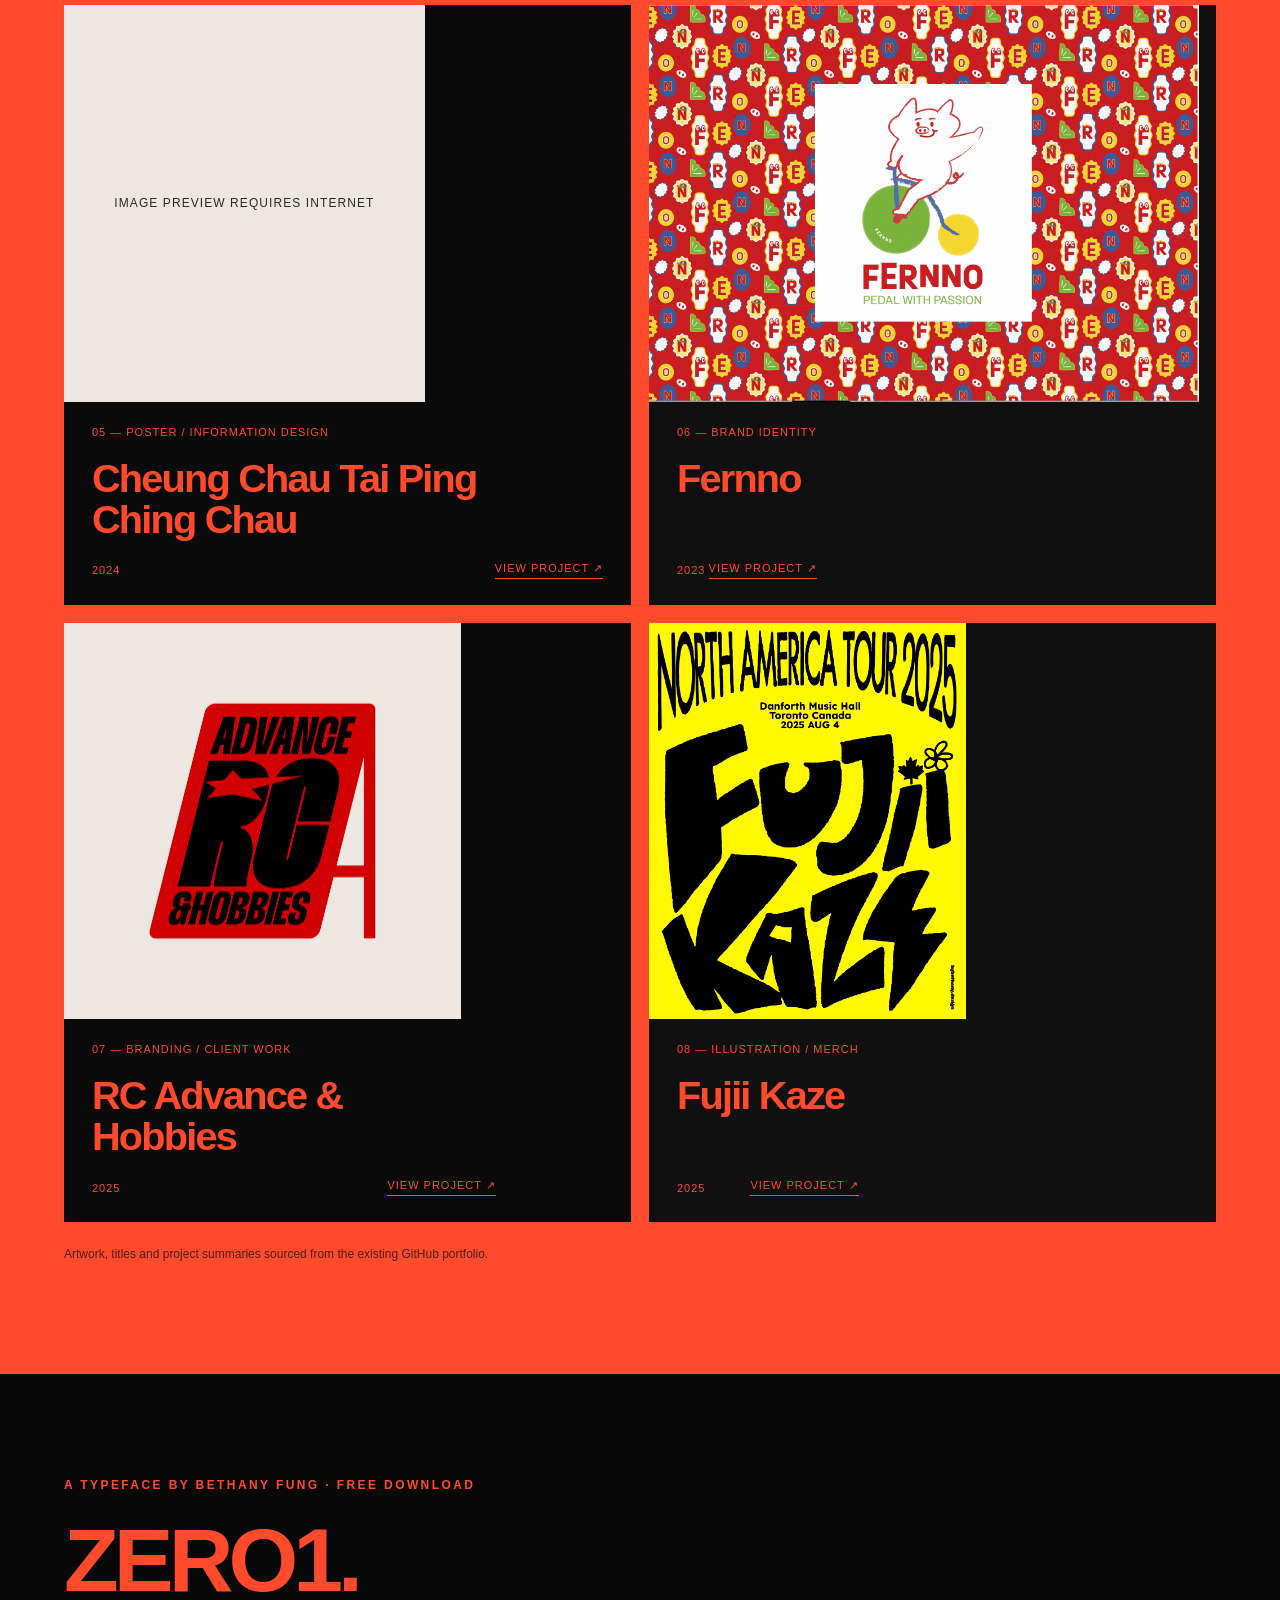
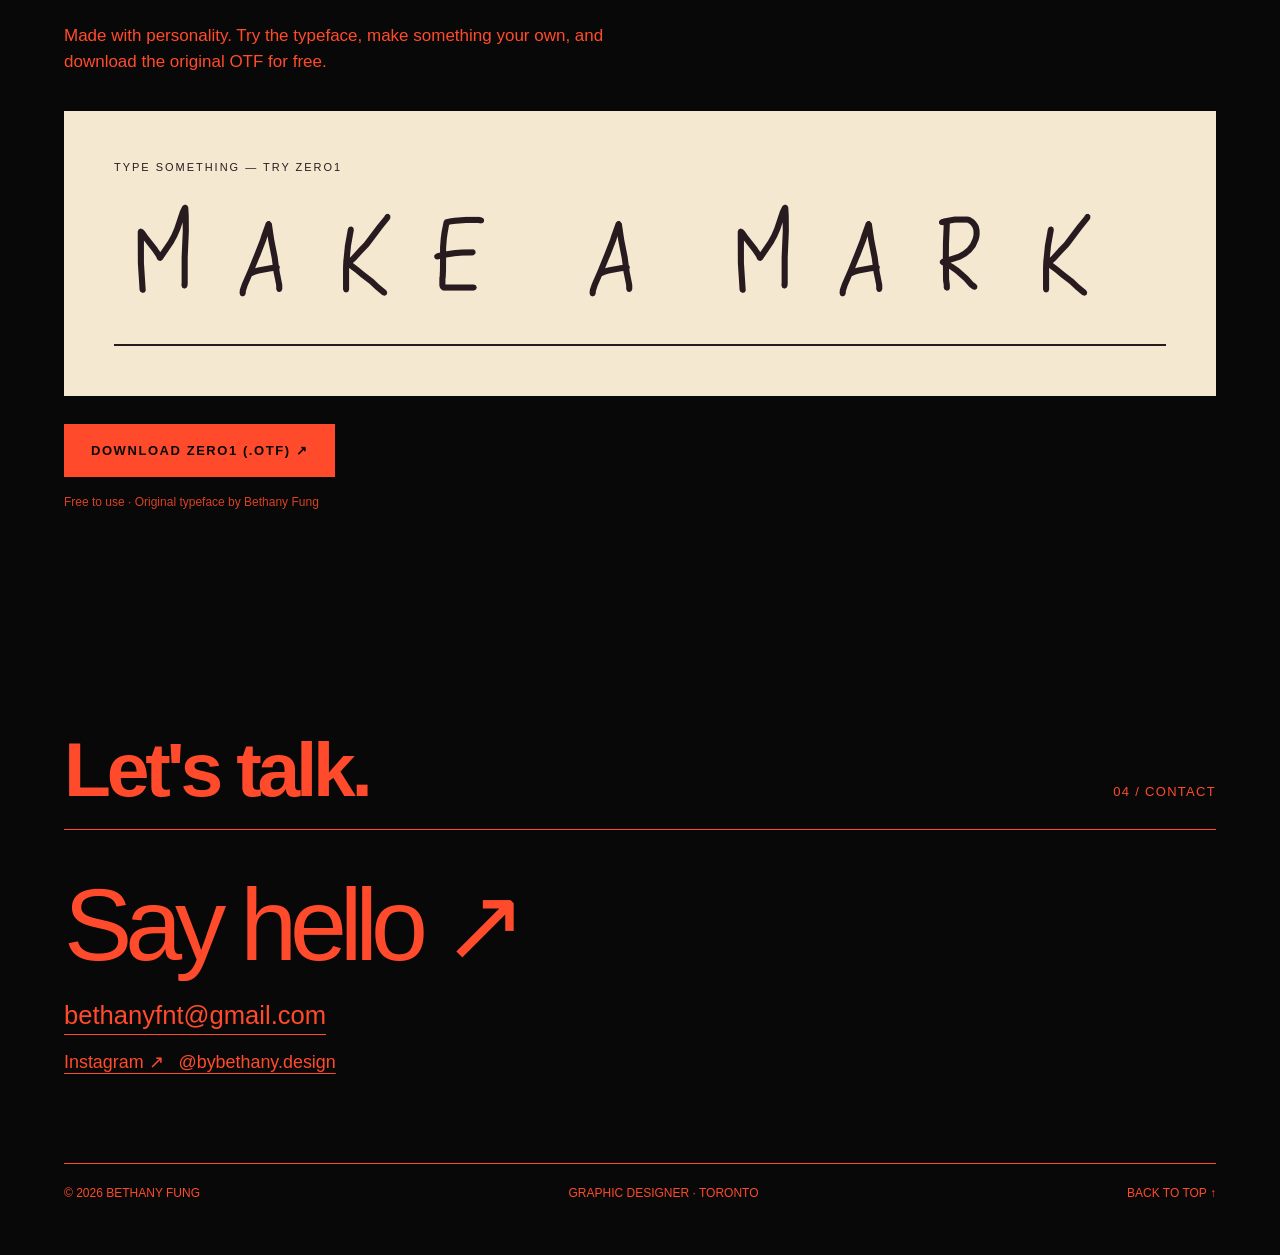
==== commit e6a80d00: "Add downloadable Zero1 type specimen and coordinated multicolor stamp palette" ====
--- a/index.html
+++ b/index.html
@@ -30,7 +30,7 @@
 .stamp-layer{position:absolute;inset:0;z-index:4;pointer-events:none;overflow:hidden}
 .hero.is-stamping{cursor:crosshair}
 .hero.is-stamping .stamp-layer{pointer-events:auto;cursor:crosshair}
-.stamp-instance{position:absolute;width:clamp(62px,9vw,120px);height:auto;touch-action:none;user-select:none;cursor:grab;filter:hue-rotate(var(--hue,0deg)) drop-shadow(3px 6px 0px rgba(0,0,0,.12));transition:scale .12s;transform:translate(-50%,-50%) rotate(var(--angle,0deg));animation:stamp-drop .28s cubic-bezier(.17,.9,.2,1.3) both;pointer-events:auto}
+.stamp-instance{position:absolute;width:clamp(62px,9vw,120px);height:auto;touch-action:none;user-select:none;cursor:grab;filter:drop-shadow(3px 6px 0px rgba(0,0,0,.12));transition:scale .12s;transform:translate(-50%,-50%) rotate(var(--angle,0deg));animation:stamp-drop .28s cubic-bezier(.17,.9,.2,1.3) both;pointer-events:auto}
 .stamp-instance:active{cursor:grabbing;scale:1.06}
 @keyframes stamp-drop{from{scale:1.4;opacity:0}to{scale:1;opacity:1}}
 .stamp-hint{position:absolute;z-index:11;bottom:106px;left:5%;background:#080808;color:#ff4b2b;padding:10px 14px;max-width:360px;font-size:12px;line-height:1.4;box-shadow:4px 4px 0 rgba(0,0,0,.08)}
@@ -93,13 +93,42 @@
 .project-modal-note{font-size:12px;opacity:.8;margin:28px 0 0}
 @media(max-width:700px){.work-section .work-grid{grid-template-columns:1fr}.real-card .card-visual{height:320px}.project-dialog{padding:0}.project-dialog-inner{min-height:100dvh}.project-gallery{grid-template-columns:1fr}.project-gallery a:first-child{grid-column:auto}}
 @media(prefers-reduced-motion:reduce){.real-card .card-visual img{transition:none}}
-</style></head><body><header><a href="#top">BETHANY FUNG <span aria-hidden="true">✳</span></a><nav class="nav"><a href="#work">WORK</a><a href="#about">ABOUT</a><a href="#contact">CONTACT</a></nav></header><main><section class="hero" id="top"><div class="hero-intro"><div class="hero-caption">Hong Kong–born graphic designer based in Toronto.</div><div class="hero-disciplines">Branding · Editorial · Packaging</div></div><div class="hero-spacer" aria-hidden="true"></div><h1 class="hero-wordmark">Bethany</h1><div class="hero-bottom">
+
+/* Project image zoom viewer */
+.project-gallery a{position:relative;cursor:zoom-in}
+.project-gallery a:not(.image-fallback)::after{content:'⌕';position:absolute;right:14px;bottom:14px;display:grid;place-items:center;width:38px;height:38px;border-radius:50%;background:rgba(0,0,0,.78);color:#fff;font-size:30px;line-height:1;pointer-events:none;transition:transform .2s ease}
+.project-gallery a:not(.image-fallback):hover::after{transform:scale(1.1)}
+.portfolio-lightbox{position:fixed;inset:0;z-index:999999;background:rgba(0,0,0,.96);display:none;align-items:center;justify-content:center;padding:72px 65px 55px}
+.portfolio-lightbox.open{display:flex}
+.portfolio-lightbox img{max-width:100%;max-height:calc(100dvh - 145px);width:auto;height:auto;object-fit:contain}
+.portfolio-lightbox button{position:absolute;border:1px solid rgba(255,255,255,.5);background:#111;color:#fff;cursor:pointer;width:45px;height:45px;border-radius:50%;font-size:26px;display:grid;place-items:center}
+.portfolio-lightbox button:focus-visible{outline:3px solid #ff6b40;outline-offset:3px}
+.portfolio-lightbox .zoom-close{top:18px;right:22px}
+.portfolio-lightbox .zoom-prev{left:12px;top:50%;transform:translateY(-50%)}
+.portfolio-lightbox .zoom-next{right:12px;top:50%;transform:translateY(-50%)}
+.portfolio-lightbox .zoom-counter{position:absolute;bottom:15px;color:white;font:12px Arial,sans-serif;letter-spacing:.12em}
+@media(max-width:650px){.portfolio-lightbox{padding:72px 42px 48px}.portfolio-lightbox button{width:36px;height:36px;font-size:22px}.portfolio-lightbox .zoom-prev{left:3px}.portfolio-lightbox .zoom-next{right:3px}}
+
+/* Zero1 type specimen */
+.font-section{background:#080808;color:#ff4b2b;padding:clamp(56px,8vw,120px) clamp(20px,5vw,84px);border-top:1px solid #ff4b2b}
+.font-section .font-kicker{font:600 12px/1.4 Arial,sans-serif;text-transform:uppercase;letter-spacing:.2em;margin-bottom:26px}
+.font-section h2{font:700 clamp(38px,7vw,96px)/.93 Arial,sans-serif;letter-spacing:-.055em;margin:0 0 20px}
+.font-section .font-description{max-width:580px;font:17px/1.55 Arial,sans-serif;margin:0 0 36px}
+.font-type-wrap{background:#f5e8d0;color:#271b20;border-radius:0;padding:clamp(18px,4vw,50px);margin:0 0 28px}
+.font-type-wrap label{display:block;font:11px Arial,sans-serif;letter-spacing:.18em;text-transform:uppercase;margin-bottom:18px}
+.font-type-input{background:transparent;border:0;border-bottom:2px solid #271b20;color:#271b20;font-family:zero1,sans-serif;font-size:clamp(44px,9vw,136px);line-height:1.15;width:100%;min-width:0;padding:5px 0 15px;outline-offset:8px}
+.font-type-input::placeholder{color:#6a5550}
+.font-download{display:inline-flex;align-items:center;justify-content:center;gap:15px;background:#ff4b2b;color:#080808;border:1px solid #ff4b2b;padding:18px 26px;font:700 13px Arial,sans-serif;letter-spacing:.12em;text-transform:uppercase;cursor:pointer;transition:background .2s,color .2s}
+.font-download:hover{background:#f5e8d0;color:#271b20}
+.font-smallprint{font:12px/1.5 Arial,sans-serif;opacity:.85;margin-top:16px}
+@media(max-width:700px){.font-section{padding:64px 20px}.font-type-input{font-size:clamp(45px,10vw,80px)}}
+</style></head><body><header><a href="#top">BETHANY FUNG <span aria-hidden="true">✳</span></a><nav class="nav"><a href="#work">WORK</a><a href="#about">ABOUT</a><a href="#font">FONT</a><a href="#contact">CONTACT</a></nav></header><main><section class="hero" id="top"><div class="hero-intro"><div class="hero-caption">Hong Kong–born graphic designer based in Toronto.</div><div class="hero-disciplines">Branding · Editorial · Packaging</div></div><div class="hero-spacer" aria-hidden="true"></div><h1 class="hero-wordmark">Bethany</h1><div class="hero-bottom">
 <div class="hero-play"><button type="button" id="stamp-toggle" class="stamp-toggle" aria-pressed="false">✳ MAKE A MARK <span id="stamp-status">OFF</span></button><button type="button" class="stamp-clear" id="stamp-clear" hidden>CLEAR</button></div>
 <a class="arrow" href="#about" aria-label="Scroll to about">↓</a>
 <a class="hero-email" href="mailto:bethanyfnt@gmail.com">bethanyfnt@gmail.com</a>
 </div>
 <div id="stamp-layer" class="stamp-layer" aria-hidden="true"></div>
-<div class="stamp-hint" id="stamp-hint" role="status" aria-live="polite" hidden>Click anywhere on the orange to place your B. Drag to move · Double-click to remove.</div></section><section class="section about" id="about"><div class="about-layout"><div class="about-copy"><h2>Hello,<br>I’m Bethany!</h2><p>I’m a Hong Kong-born graphic designer based in Toronto.</p><p>I care about ideas, not decoration. My work is driven by concept, storytelling, and a sharp attention to detail. Creating visuals that have something to say and a reason to exist.</p><p>I’m especially drawn to branding, editorial, and packaging design.</p><p>Outside of design, I’m usually somewhere between a café, a live show, and my next obsession.</p></div><div class="about-collage" role="img" aria-label="Bethany's original collage featuring her portrait, business card, sticker, and one orange B logo"><img src="[data-uri]